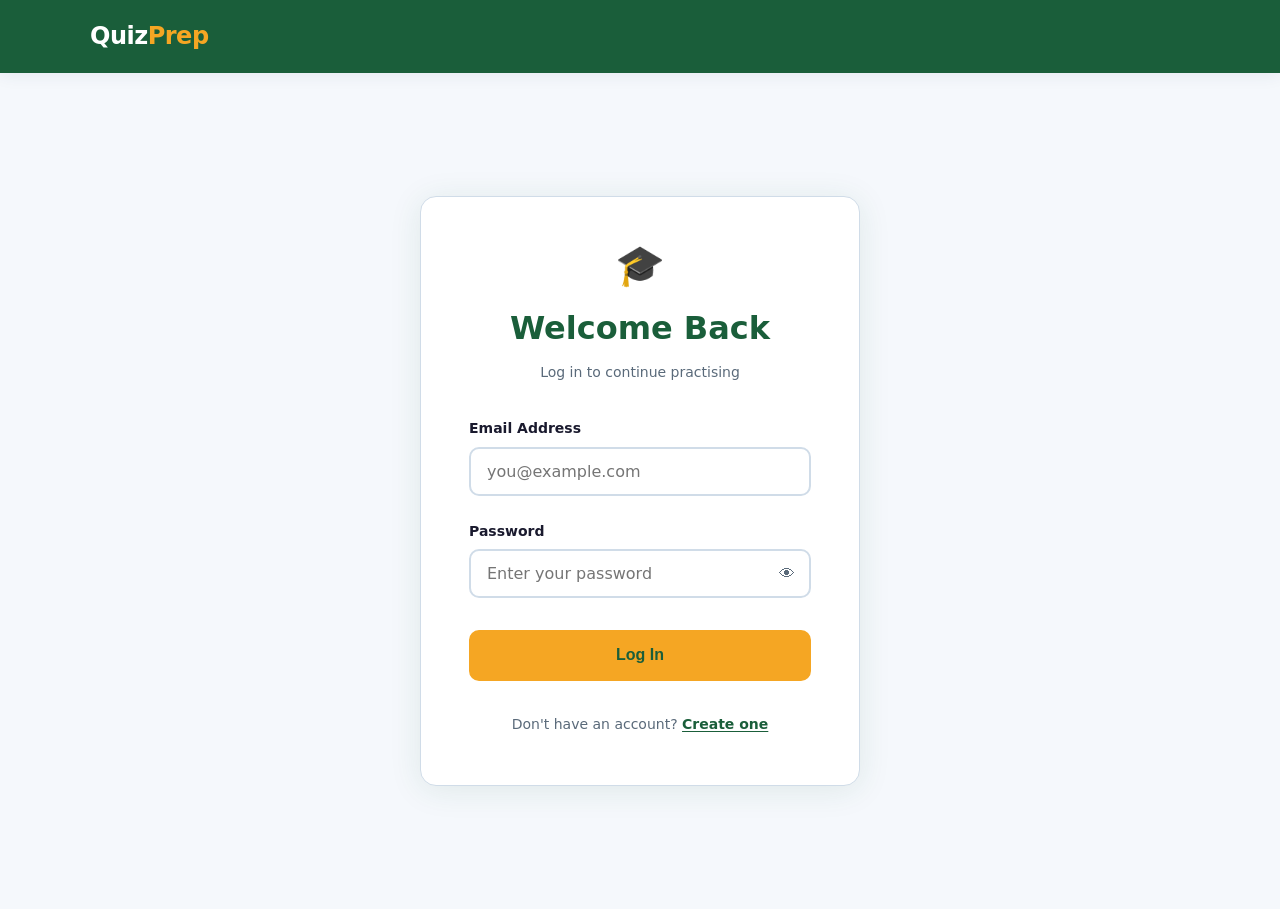
==== history.html @ c864000a "feat: add score history page with filters, sort and summary stats" ====
<!DOCTYPE html>
<html lang="en">
<head>
  <meta charset="UTF-8">
  <meta name="viewport" content="width=device-width, initial-scale=1.0">
  <title>My Results | QuizPrep</title>
  <link rel="stylesheet" href="css/style.css">
  <link rel="stylesheet" href="css/history.css">
</head>
<body>

  <!-- ── Navigation ── -->
  <nav class="nav">
    <div class="container nav__inner">
      <a href="index.html" class="nav__logo">Quiz<span>Prep</span></a>
      <!-- app.js fills in the user nav -->
    </div>
  </nav>

  <!-- ── Page Header ── -->
  <section class="history-header">
    <div class="container">
      <h1 class="history-header__title">My Results</h1>
      <p class="history-header__sub" id="historySubtitle">
        Loading your history...
      </p>
    </div>
  </section>

  <!-- ── Summary Stats ── -->
  <section class="hist-stats">
    <div class="container hist-stats__grid">

      <div class="hist-stat-card">
        <span class="hist-stat__value" id="hsTotalQuizzes">0</span>
        <span class="hist-stat__label">Quizzes Taken</span>
      </div>

      <div class="hist-stat-card">
        <span class="hist-stat__value" id="hsAvgScore">0%</span>
        <span class="hist-stat__label">Average Score</span>
      </div>

      <div class="hist-stat-card">
        <span class="hist-stat__value" id="hsBestScore">0%</span>
        <span class="hist-stat__label">Best Score</span>
      </div>

      <div class="hist-stat-card">
        <span class="hist-stat__value" id="hsFavSubject">—</span>
        <span class="hist-stat__label">Most Practised</span>
      </div>

    </div>
  </section>

  <!-- ── Filters & Table ── -->
  <main class="section history-main">
    <div class="container">

      <!-- Controls row -->
      <div class="history-controls">

        <!-- Subject filter -->
        <select class="history-select" id="subjectFilter">
          <option value="all">All Subjects</option>
          <option value="mathematics">Mathematics</option>
          <option value="english">English Language</option>
          <option value="biology">Biology</option>
          <option value="chemistry">Chemistry</option>
          <option value="physics">Physics</option>
          <option value="government">Government</option>
          <option value="literature">Literature in English</option>
          <option value="economics">Economics</option>
        </select>

        <!-- Sort order -->
        <select class="history-select" id="sortOrder">
          <option value="newest">Newest First</option>
          <option value="oldest">Oldest First</option>
          <option value="highest">Highest Score</option>
          <option value="lowest">Lowest Score</option>
        </select>

        <!-- Clear history -->
        <button class="btn btn--danger" id="clearBtn">
          Clear History
        </button>

      </div>

      <!-- Results table -->
      <div class="history-table-wrap">
        <table class="history-table" id="historyTable">
          <thead>
            <tr>
              <th>#</th>
              <th>Subject</th>
              <th>Score</th>
              <th>Result</th>
              <th>Time Taken</th>
              <th>Date</th>
              <th>Action</th>
            </tr>
          </thead>
          <tbody id="historyBody">
            <!-- JS fills this -->
          </tbody>
        </table>
      </div>

      <!-- Empty state -->
      <div class="history-empty hidden" id="historyEmpty">
        <div class="history-empty__icon">📋</div>
        <h3 class="history-empty__title">No results yet</h3>
        <p class="history-empty__text">
          Complete a quiz to see your history here.
        </p>
        <a href="quiz-select.html" class="btn btn--primary">
          Start a Quiz
        </a>
      </div>

    </div>
  </main>

  <!-- ── Footer ── -->
  <footer class="footer">
    <div class="container footer__inner">
      <a href="index.html" class="nav__logo">Quiz<span>Prep</span></a>
      <p class="footer__copy">&copy; 2025 QuizPrep. Built for Nigerian students.</p>
    </div>
  </footer>

  <script src="js/app.js"></script>
  <script src="js/history.js"></script>
</body>
</html>
---- css/style.css ----
/* =============================================
   QUIZPREP — Global Stylesheet
   Stage 1: Landing Page
   ============================================= */

/* ── 1. Design Tokens ── */
:root {
   /* Brand colours */
  --color-primary:       #1A5E3A;
  --color-primary-light: #2a8f57;
  --color-accent:        #F5A623;
  --color-accent-dark:   #d4891a;

  /* Surface colours */
  --color-bg:            #ffffff;
  --color-bg-alt:        #f5f8fc;
  --color-border:        #d0dce8;

  /* Text colours */
  --color-text:          #1a1a2e;
  --color-text-muted:    #5a6a7a;
  --color-white:         #ffffff;

  /* Typography */
  --font-base: 'Segoe UI', system-ui, -apple-system, sans-serif;
  --fs-sm:   0.875rem;
  --fs-base: 1rem;
  --fs-lg:   1.125rem;
  --fs-xl:   1.5rem;
  --fs-2xl:  2rem;
  --fs-3xl:  2.75rem;

  /* Spacing scale */
  --space-xs:  0.5rem;
  --space-sm:  1rem;
  --space-md:  1.5rem;
  --space-lg:  2rem;
  --space-xl:  3rem;
  --space-2xl: 5rem;

  /* Misc */
  --container-max: 1100px;
  --radius-sm:  6px;
  --radius-md:  10px;
  --radius-lg:  16px;
  --shadow:     0 2px 16px rgba(26, 60, 94, 0.08);
  --transition: 0.2s ease;
}

/* ── 2. Reset ── */
*, *::before, *::after {
  box-sizing: border-box;
  margin: 0;
  padding: 0;
}

html { scroll-behavior: smooth; }

body {
  font-family: var(--font-base);
  font-size: var(--fs-base);
  color: var(--color-text);
  background: var(--color-bg);
  line-height: 1.7;
}

a { text-decoration: none; color: inherit; }
img { max-width: 100%; display: block; }

/* ── 3. Layout Utility ── */
.container {
  width: 90%;
  max-width: var(--container-max);
  margin-inline: auto;
}

/* ── 4. Buttons ── */
.btn {
  display: inline-block;
  padding: 0.75rem 1.75rem;
  border-radius: var(--radius-md);
  font-size: var(--fs-base);
  font-weight: 600;
  cursor: pointer;
  transition: all var(--transition);
  border: 2px solid transparent;
}

.btn--primary {
  background: var(--color-accent);
  color: var(--color-primary);
  border-color: var(--color-accent);
}
.btn--primary:hover {
  background: var(--color-accent-dark);
  border-color: var(--color-accent-dark);
  transform: translateY(-2px);
}

.btn--outline {
  background: transparent;
  color: var(--color-white);
  border-color: var(--color-white);
}
.btn--outline:hover {
  background: var(--color-white);
  color: var(--color-primary);
}

/* ── 5. Navigation ── */
.nav {
  background: var(--color-primary);
  padding: var(--space-sm) 0;
  position: sticky;
  top: 0;
  z-index: 100;
  box-shadow: var(--shadow);
}

.nav__inner {
  display: flex;
  align-items: center;
  justify-content: space-between;
}

.nav__logo {
  font-size: var(--fs-xl);
  font-weight: 800;
  color: var(--color-white);
  letter-spacing: -0.5px;
}
.nav__logo span { color: var(--color-accent); }

/* ── 6. Hero ── */
.hero {
  background: linear-gradient(
    135deg,
    var(--color-primary) 0%,
    var(--color-primary-light) 100%
  );
  color: var(--color-white);
  padding: var(--space-2xl) 0;
  text-align: center;
}

.hero__inner { max-width: 700px; }

.hero__title {
  font-size: var(--fs-3xl);
  font-weight: 800;
  line-height: 1.2;
  margin-bottom: var(--space-md);
}

.hero__sub {
  font-size: var(--fs-lg);
  color: rgba(255, 255, 255, 0.85);
  max-width: 560px;
  margin-inline: auto;
  margin-bottom: var(--space-lg);
}

/* ── 7. Section Base ── */
.section { padding: var(--space-2xl) 0; }

.section__title {
  font-size: var(--fs-2xl);
  font-weight: 700;
  color: var(--color-primary);
  text-align: center;
  margin-bottom: var(--space-xl);
}

/* ── 8. How It Works ── */
.how { background: var(--color-bg-alt); }

.how__grid {
  display: grid;
  grid-template-columns: repeat(auto-fit, minmax(220px, 1fr));
  gap: var(--space-md);
}

.how__card {
  background: var(--color-bg);
  border-radius: var(--radius-lg);
  padding: var(--space-lg);
  text-align: center;
  box-shadow: var(--shadow);
  transition: transform var(--transition);
}
.how__card:hover { transform: translateY(-4px); }

.how__num {
  width: 48px;
  height: 48px;
  border-radius: 50%;
  background: var(--color-primary);
  color: var(--color-white);
  font-size: var(--fs-xl);
  font-weight: 700;
  display: flex;
  align-items: center;
  justify-content: center;
  margin: 0 auto var(--space-sm);
}

.how__heading {
  font-size: var(--fs-lg);
  font-weight: 600;
  color: var(--color-primary);
  margin-bottom: var(--space-xs);
}
.how__text { color: var(--color-text-muted); font-size: var(--fs-sm); }

/* ── 9. Features ── */
.features__grid {
  display: grid;
  grid-template-columns: repeat(auto-fit, minmax(220px, 1fr));
  gap: var(--space-md);
}

.feature__card {
  background: var(--color-bg);
  border: 1px solid var(--color-border);
  border-radius: var(--radius-lg);
  padding: var(--space-lg);
  transition: all var(--transition);
}
.feature__card:hover {
  border-color: var(--color-primary);
  box-shadow: var(--shadow);
  transform: translateY(-2px);
}

.feature__icon { font-size: 2rem; margin-bottom: var(--space-sm); }

.feature__title {
  font-size: var(--fs-lg);
  font-weight: 600;
  color: var(--color-primary);
  margin-bottom: var(--space-xs);
}
.feature__text { color: var(--color-text-muted); font-size: var(--fs-sm); }

/* ── 10. Footer ── */
.footer {
  background: var(--color-primary);
  color: var(--color-white);
  padding: var(--space-lg) 0;
}

.footer__inner {
  display: flex;
  align-items: center;
  justify-content: space-between;
  flex-wrap: wrap;
  gap: var(--space-sm);
}
.footer__copy { color: rgba(255, 255, 255, 0.7); font-size: var(--fs-sm); }

/* ── 11. Responsive ── */
@media (max-width: 600px) {
  .hero__title  { font-size: var(--fs-2xl); }
  .hero__sub    { font-size: var(--fs-base); }
  .section__title { font-size: var(--fs-xl); }
  .footer__inner  {
    flex-direction: column;
    text-align: center;
  }
}
---- css/history.css ----
/* =============================================
   QUIZPREP — Score History Page
   Stage 6
   ============================================= */

/* ── Page Header ── */
.history-header {
  background: linear-gradient(
    135deg,
    var(--color-primary) 0%,
    var(--color-primary-light) 100%
  );
  color: var(--color-white);
  padding: var(--space-xl) 0 var(--space-lg);
  text-align: center;
}

.history-header__title {
  font-size: var(--fs-2xl);
  font-weight: 800;
  margin-bottom: var(--space-xs);
}

.history-header__sub {
  font-size: var(--fs-base);
  color: rgba(255, 255, 255, 0.8);
}

/* ── Summary Stats Grid ── */
.hist-stats {
  background: var(--color-bg-alt);
  padding: var(--space-lg) 0;
  border-bottom: 1px solid var(--color-border);
}

.hist-stats__grid {
  display: grid;
  grid-template-columns: repeat(auto-fit, minmax(160px, 1fr));
  gap: var(--space-md);
}

.hist-stat-card {
  background: var(--color-bg);
  border: 1px solid var(--color-border);
  border-radius: var(--radius-lg);
  padding: var(--space-md);
  text-align: center;
  box-shadow: var(--shadow);
  transition: transform var(--transition);
}

.hist-stat-card:hover { transform: translateY(-2px); }

.hist-stat__value {
  display: block;
  font-size: var(--fs-2xl);
  font-weight: 800;
  color: var(--color-primary);
  line-height: 1;
  margin-bottom: 6px;
}

.hist-stat__label {
  font-size: var(--fs-sm);
  color: var(--color-text-muted);
  text-transform: uppercase;
  letter-spacing: 0.05em;
}

/* ── Main Section ── */
.history-main { background: var(--color-bg); }

/* ── Controls Row ── */
.history-controls {
  display: flex;
  align-items: center;
  gap: var(--space-sm);
  flex-wrap: wrap;
  margin-bottom: var(--space-lg);
}

.history-select {
  padding: 0.6rem 1rem;
  border: 2px solid var(--color-border);
  border-radius: var(--radius-md);
  background: var(--color-bg);
  color: var(--color-text);
  font-size: var(--fs-sm);
  font-family: inherit;
  cursor: pointer;
  transition: border-color var(--transition);
  outline: none;
}

.history-select:focus {
  border-color: var(--color-primary);
}

/* Danger button for clear */
.btn--danger {
  background: transparent;
  color: #dc2626;
  border: 2px solid #fca5a5;
  margin-left: auto;
}

.btn--danger:hover {
  background: #fee2e2;
  border-color: #dc2626;
}

/* ── Table ── */
.history-table-wrap {
  overflow-x: auto;           /* scroll horizontally on small screens */
  border-radius: var(--radius-lg);
  border: 1px solid var(--color-border);
}

.history-table {
  width: 100%;
  border-collapse: collapse;
  font-size: var(--fs-sm);
  white-space: nowrap;        /* prevent text wrapping in cells */
}

/* Header row */
.history-table thead tr {
  background: var(--color-primary);
  color: var(--color-white);
}

.history-table th {
  padding: 0.85rem 1rem;
  text-align: left;
  font-weight: 700;
  font-size: 12px;
  text-transform: uppercase;
  letter-spacing: 0.06em;
}

/* Body rows */
.history-table tbody tr {
  border-bottom: 1px solid var(--color-border);
  transition: background var(--transition);
}

.history-table tbody tr:last-child {
  border-bottom: none;
}

.history-table tbody tr:hover {
  background: var(--color-bg-alt);
}

.history-table td {
  padding: 0.85rem 1rem;
  color: var(--color-text);
  vertical-align: middle;
}

/* Row number column */
.history-table td:first-child {
  color: var(--color-text-muted);
  font-weight: 600;
}

/* Subject column — capitalised */
.td-subject {
  font-weight: 600;
  color: var(--color-primary) !important;
  text-transform: capitalize;
}

/* Score column */
.td-score {
  font-weight: 700;
  font-size: var(--fs-base) !important;
}

/* Result badge */
.result-badge {
  display: inline-block;
  padding: 3px 10px;
  border-radius: 999px;
  font-size: 11px;
  font-weight: 700;
}

.result-badge.excellent {
  background: #dcfce7;
  color: #15803d;
}

.result-badge.good {
  background: #fef3c7;
  color: #b45309;
}

.result-badge.poor {
  background: #fee2e2;
  color: #dc2626;
}

/* Retake link in action column */
.retake-link {
  color: var(--color-primary);
  font-weight: 600;
  font-size: var(--fs-sm);
  text-decoration: underline;
  text-underline-offset: 2px;
  cursor: pointer;
  background: none;
  border: none;
  font-family: inherit;
  padding: 0;
  transition: color var(--transition);
}

.retake-link:hover {
  color: var(--color-primary-light);
}

/* ── Empty State ── */
.history-empty {
  text-align: center;
  padding: var(--space-2xl) 0;
}

.history-empty__icon {
  font-size: 3.5rem;
  margin-bottom: var(--space-md);
}

.history-empty__title {
  font-size: var(--fs-xl);
  font-weight: 700;
  color: var(--color-primary);
  margin-bottom: var(--space-xs);
}

.history-empty__text {
  color: var(--color-text-muted);
  margin-bottom: var(--space-lg);
}

/* ── Mobile ── */
@media (max-width: 600px) {
  .history-controls    { flex-direction: column; align-items: stretch; }
  .btn--danger         { margin-left: 0; }
  .hist-stats__grid    { grid-template-columns: 1fr 1fr; }
}
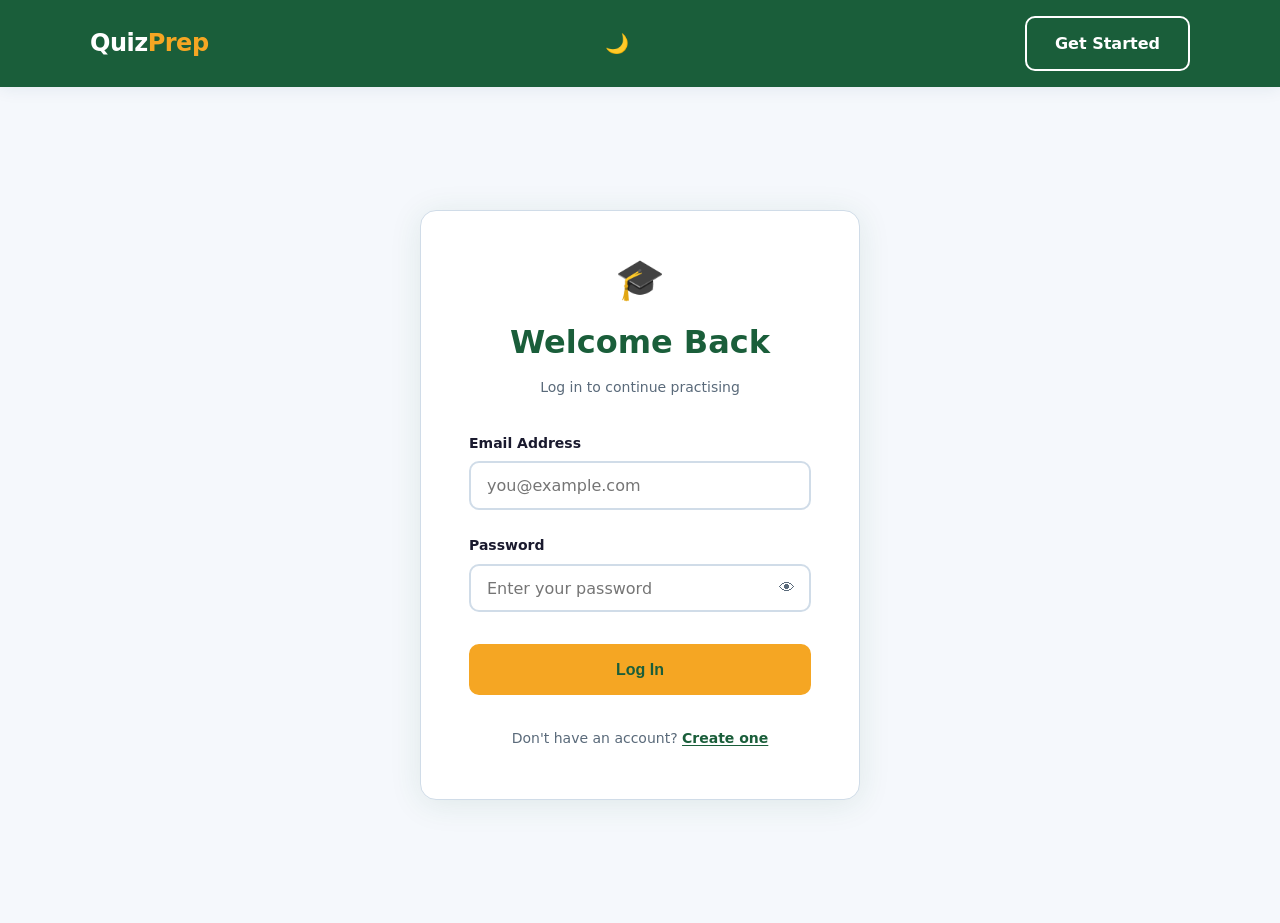
==== commit 1b7fc7b5: "feat: add PWA manifest and service worker for offline support" ====
--- a/history.html
+++ b/history.html
@@ -6,6 +6,8 @@
   <title>My Results | QuizPrep</title>
   <link rel="stylesheet" href="css/style.css">
   <link rel="stylesheet" href="css/history.css">
+  <link rel="manifest" href="manifest.json">
+  <meta name="theme-color" content="#1A5E3A">
 </head>
 <body>
 
--- a/css/style.css
+++ b/css/style.css
@@ -5,266 +5,491 @@
 
 /* ── 1. Design Tokens ── */
 :root {
-   /* Brand colours */
-  --color-primary:       #1A5E3A;
-  --color-primary-light: #2a8f57;
-  --color-accent:        #F5A623;
-  --color-accent-dark:   #d4891a;
-
-  /* Surface colours */
-  --color-bg:            #ffffff;
-  --color-bg-alt:        #f5f8fc;
-  --color-border:        #d0dce8;
-
-  /* Text colours */
-  --color-text:          #1a1a2e;
-  --color-text-muted:    #5a6a7a;
-  --color-white:         #ffffff;
-
-  /* Typography */
-  --font-base: 'Segoe UI', system-ui, -apple-system, sans-serif;
-  --fs-sm:   0.875rem;
-  --fs-base: 1rem;
-  --fs-lg:   1.125rem;
-  --fs-xl:   1.5rem;
-  --fs-2xl:  2rem;
-  --fs-3xl:  2.75rem;
-
-  /* Spacing scale */
-  --space-xs:  0.5rem;
-  --space-sm:  1rem;
-  --space-md:  1.5rem;
-  --space-lg:  2rem;
-  --space-xl:  3rem;
-  --space-2xl: 5rem;
-
-  /* Misc */
-  --container-max: 1100px;
-  --radius-sm:  6px;
-  --radius-md:  10px;
-  --radius-lg:  16px;
-  --shadow:     0 2px 16px rgba(26, 60, 94, 0.08);
-  --transition: 0.2s ease;
+    /* Brand colours */
+    --color-primary: #1a5e3a;
+    --color-primary-light: #2a8f57;
+    --color-accent: #f5a623;
+    --color-accent-dark: #d4891a;
+
+    /* Surface colours */
+    --color-bg: #ffffff;
+    --color-bg-alt: #f5f8fc;
+    --color-border: #d0dce8;
+
+    /* Text colours */
+    --color-text: #1a1a2e;
+    --color-text-muted: #5a6a7a;
+    --color-white: #ffffff;
+
+    /* Typography */
+    --font-base: "Segoe UI", system-ui, -apple-system, sans-serif;
+    --fs-sm: 0.875rem;
+    --fs-base: 1rem;
+    --fs-lg: 1.125rem;
+    --fs-xl: 1.5rem;
+    --fs-2xl: 2rem;
+    --fs-3xl: 2.75rem;
+
+    /* Spacing scale */
+    --space-xs: 0.5rem;
+    --space-sm: 1rem;
+    --space-md: 1.5rem;
+    --space-lg: 2rem;
+    --space-xl: 3rem;
+    --space-2xl: 5rem;
+
+    /* Misc */
+    --container-max: 1100px;
+    --radius-sm: 6px;
+    --radius-md: 10px;
+    --radius-lg: 16px;
+    --shadow: 0 2px 16px rgba(26, 60, 94, 0.08);
+    --transition: 0.2s ease;
+}
+
+/* ── Dark Mode Theme ── */
+:root.dark {
+    /* Brand */
+    --color-primary: #4ade80;
+    --color-primary-light: #22c55e;
+    --color-accent: #fbbf24;
+    --color-accent-dark: #f59e0b;
+
+    /* Surfaces */
+    --color-bg: #0f1117;
+    --color-bg-alt: #1a1f2e;
+    --color-border: #2d3748;
+
+    /* Text */
+    --color-text: #e8eaf0;
+    --color-text-muted: #94a3b8;
+    --color-white: #ffffff;
+
+    /* Shadow */
+    --shadow: 0 2px 16px rgba(0, 0, 0, 0.4);
+}
+
+/* =============================================
+   DARK MODE COMPONENT OVERRIDES
+   ============================================= */
+
+/* ── Navigation ── */
+:root.dark .nav {
+  background: #111827;
+  border-bottom: 1px solid var(--color-border);
+}
+
+/* ── Buttons ── */
+:root.dark .btn--outline {
+  color: var(--color-white);
+  border-color: rgba(255, 255, 255, 0.35);
+}
+:root.dark .btn--outline:hover {
+  background: rgba(255, 255, 255, 0.08);
+  color: var(--color-white);
+}
+
+:root.dark .btn--outline-dark {
+  color: var(--color-text);
+  border-color: var(--color-border);
+}
+:root.dark .btn--outline-dark:hover {
+  background: var(--color-bg-alt);
+}
+
+/* ── Cards ── */
+:root.dark .how__card,
+:root.dark .feature__card,
+:root.dark .subject-card,
+:root.dark .quiz-card,
+:root.dark .auth-card,
+:root.dark .hist-stat-card,
+:root.dark .modal {
+  background: #1e2537;
+  border-color: var(--color-border);
+}
+
+/* ── Quiz options ── */
+:root.dark .option-btn {
+  background: #1e2537;
+  border-color: var(--color-border);
+  color: var(--color-text);
+}
+:root.dark .option-btn:hover {
+  background: #252d42;
+  border-color: var(--color-primary);
+}
+:root.dark .option-btn.selected {
+  background: rgba(74, 222, 128, 0.1);
+  border-color: var(--color-primary);
+  color: var(--color-primary);
+}
+:root.dark .option-btn.selected .option-label {
+  background: var(--color-primary);
+  border-color: var(--color-primary);
+  color: #0f1117;
+}
+
+/* ── Form inputs ── */
+:root.dark .form-input {
+  background: #1e2537;
+  border-color: var(--color-border);
+  color: var(--color-text);
+}
+:root.dark .form-input:focus {
+  border-color: var(--color-primary);
+  box-shadow: 0 0 0 3px rgba(74, 222, 128, 0.15);
+}
+:root.dark .form-input::placeholder {
+  color: #4a5568;
+}
+
+/* ── Select dropdowns ── */
+:root.dark .history-select {
+  background: #1e2537;
+  border-color: var(--color-border);
+  color: var(--color-text);
+}
+
+/* ── Table ── */
+:root.dark .history-table thead tr {
+  background: #111827;
+}
+:root.dark .history-table tbody tr:hover {
+  background: #1e2537;
+}
+:root.dark .history-table-wrap {
+  border-color: var(--color-border);
+}
+
+/* ── Review cards ── */
+:root.dark .review-card {
+  background: #1e2537;
+  border-color: var(--color-border);
+}
+:root.dark .review-card__header {
+  background: #252d42;
+}
+:root.dark .review-option {
+  background: #1e2537;
+  border-color: var(--color-border);
+  color: var(--color-text);
+}
+
+/* ── Score ring track ── */
+:root.dark .score-ring__track {
+  stroke: rgba(255, 255, 255, 0.08);
+}
+
+/* ── Modal overlay ── */
+:root.dark .modal-overlay {
+  background: rgba(0, 0, 0, 0.7);
+}
+
+/* ── Filter buttons (quiz select + results) ── */
+:root.dark .filter-btn,
+:root.dark .review-filter {
+  border-color: var(--color-border);
+  color: var(--color-text-muted);
+}
+:root.dark .filter-btn.active,
+:root.dark .review-filter.active {
+  background: var(--color-primary);
+  border-color: var(--color-primary);
+  color: #0f1117;
+}
+
+/* ── Auth pages ── */
+:root.dark .auth-page {
+  background: #0f1117;
+}
+:root.dark .auth-error {
+  background: rgba(220, 38, 38, 0.15);
+  border-color: rgba(220, 38, 38, 0.3);
+}
+:root.dark .auth-success {
+  background: rgba(34, 197, 94, 0.15);
+  border-color: rgba(34, 197, 94, 0.3);
+}
+
+/* ── Footer ── */
+:root.dark .footer {
+  background: #111827;
+  border-top: 1px solid var(--color-border);
+}
+
+/* ── Dark mode toggle button in nav ── */
+.theme-toggle {
+  background: none;
+  border: none;
+  cursor: pointer;
+  font-size: 1.2rem;
+  padding: 4px 8px;
+  border-radius: var(--radius-sm);
+  transition: background var(--transition);
+  line-height: 1;
+  color: var(--color-white);
+}
+.theme-toggle:hover {
+  background: rgba(255, 255, 255, 0.12);
 }
 
 /* ── 2. Reset ── */
-*, *::before, *::after {
-  box-sizing: border-box;
-  margin: 0;
-  padding: 0;
-}
-
-html { scroll-behavior: smooth; }
+*,
+*::before,
+*::after {
+    box-sizing: border-box;
+    margin: 0;
+    padding: 0;
+}
+
+html {
+    scroll-behavior: smooth;
+}
 
 body {
-  font-family: var(--font-base);
-  font-size: var(--fs-base);
-  color: var(--color-text);
-  background: var(--color-bg);
-  line-height: 1.7;
-}
-
-a { text-decoration: none; color: inherit; }
-img { max-width: 100%; display: block; }
+    font-family: var(--font-base);
+    font-size: var(--fs-base);
+    color: var(--color-text);
+    background: var(--color-bg);
+    line-height: 1.7;
+}
+
+a {
+    text-decoration: none;
+    color: inherit;
+}
+img {
+    max-width: 100%;
+    display: block;
+}
 
 /* ── 3. Layout Utility ── */
 .container {
-  width: 90%;
-  max-width: var(--container-max);
-  margin-inline: auto;
+    width: 90%;
+    max-width: var(--container-max);
+    margin-inline: auto;
 }
 
 /* ── 4. Buttons ── */
 .btn {
-  display: inline-block;
-  padding: 0.75rem 1.75rem;
-  border-radius: var(--radius-md);
-  font-size: var(--fs-base);
-  font-weight: 600;
-  cursor: pointer;
-  transition: all var(--transition);
-  border: 2px solid transparent;
+    display: inline-block;
+    padding: 0.75rem 1.75rem;
+    border-radius: var(--radius-md);
+    font-size: var(--fs-base);
+    font-weight: 600;
+    cursor: pointer;
+    transition: all var(--transition);
+    border: 2px solid transparent;
 }
 
 .btn--primary {
-  background: var(--color-accent);
-  color: var(--color-primary);
-  border-color: var(--color-accent);
+    background: var(--color-accent);
+    color: var(--color-primary);
+    border-color: var(--color-accent);
 }
 .btn--primary:hover {
-  background: var(--color-accent-dark);
-  border-color: var(--color-accent-dark);
-  transform: translateY(-2px);
+    background: var(--color-accent-dark);
+    border-color: var(--color-accent-dark);
+    transform: translateY(-2px);
 }
 
 .btn--outline {
-  background: transparent;
-  color: var(--color-white);
-  border-color: var(--color-white);
+    background: transparent;
+    color: var(--color-white);
+    border-color: var(--color-white);
 }
 .btn--outline:hover {
-  background: var(--color-white);
-  color: var(--color-primary);
+    background: var(--color-white);
+    color: var(--color-primary);
 }
 
 /* ── 5. Navigation ── */
 .nav {
-  background: var(--color-primary);
-  padding: var(--space-sm) 0;
-  position: sticky;
-  top: 0;
-  z-index: 100;
-  box-shadow: var(--shadow);
+    background: var(--color-primary);
+    padding: var(--space-sm) 0;
+    position: sticky;
+    top: 0;
+    z-index: 100;
+    box-shadow: var(--shadow);
 }
 
 .nav__inner {
-  display: flex;
-  align-items: center;
-  justify-content: space-between;
+    display: flex;
+    align-items: center;
+    justify-content: space-between;
 }
 
 .nav__logo {
-  font-size: var(--fs-xl);
-  font-weight: 800;
-  color: var(--color-white);
-  letter-spacing: -0.5px;
-}
-.nav__logo span { color: var(--color-accent); }
+    font-size: var(--fs-xl);
+    font-weight: 800;
+    color: var(--color-white);
+    letter-spacing: -0.5px;
+}
+.nav__logo span {
+    color: var(--color-accent);
+}
 
 /* ── 6. Hero ── */
 .hero {
-  background: linear-gradient(
-    135deg,
-    var(--color-primary) 0%,
-    var(--color-primary-light) 100%
-  );
-  color: var(--color-white);
-  padding: var(--space-2xl) 0;
-  text-align: center;
-}
-
-.hero__inner { max-width: 700px; }
+    background: linear-gradient(
+        135deg,
+        var(--color-primary) 0%,
+        var(--color-primary-light) 100%
+    );
+    color: var(--color-white);
+    padding: var(--space-2xl) 0;
+    text-align: center;
+}
+
+.hero__inner {
+    max-width: 700px;
+}
 
 .hero__title {
-  font-size: var(--fs-3xl);
-  font-weight: 800;
-  line-height: 1.2;
-  margin-bottom: var(--space-md);
+    font-size: var(--fs-3xl);
+    font-weight: 800;
+    line-height: 1.2;
+    margin-bottom: var(--space-md);
 }
 
 .hero__sub {
-  font-size: var(--fs-lg);
-  color: rgba(255, 255, 255, 0.85);
-  max-width: 560px;
-  margin-inline: auto;
-  margin-bottom: var(--space-lg);
+    font-size: var(--fs-lg);
+    color: rgba(255, 255, 255, 0.85);
+    max-width: 560px;
+    margin-inline: auto;
+    margin-bottom: var(--space-lg);
 }
 
 /* ── 7. Section Base ── */
-.section { padding: var(--space-2xl) 0; }
+.section {
+    padding: var(--space-2xl) 0;
+}
 
 .section__title {
-  font-size: var(--fs-2xl);
-  font-weight: 700;
-  color: var(--color-primary);
-  text-align: center;
-  margin-bottom: var(--space-xl);
+    font-size: var(--fs-2xl);
+    font-weight: 700;
+    color: var(--color-primary);
+    text-align: center;
+    margin-bottom: var(--space-xl);
 }
 
 /* ── 8. How It Works ── */
-.how { background: var(--color-bg-alt); }
+.how {
+    background: var(--color-bg-alt);
+}
 
 .how__grid {
-  display: grid;
-  grid-template-columns: repeat(auto-fit, minmax(220px, 1fr));
-  gap: var(--space-md);
+    display: grid;
+    grid-template-columns: repeat(auto-fit, minmax(220px, 1fr));
+    gap: var(--space-md);
 }
 
 .how__card {
-  background: var(--color-bg);
-  border-radius: var(--radius-lg);
-  padding: var(--space-lg);
-  text-align: center;
-  box-shadow: var(--shadow);
-  transition: transform var(--transition);
-}
-.how__card:hover { transform: translateY(-4px); }
+    background: var(--color-bg);
+    border-radius: var(--radius-lg);
+    padding: var(--space-lg);
+    text-align: center;
+    box-shadow: var(--shadow);
+    transition: transform var(--transition);
+}
+.how__card:hover {
+    transform: translateY(-4px);
+}
 
 .how__num {
-  width: 48px;
-  height: 48px;
-  border-radius: 50%;
-  background: var(--color-primary);
-  color: var(--color-white);
-  font-size: var(--fs-xl);
-  font-weight: 700;
-  display: flex;
-  align-items: center;
-  justify-content: center;
-  margin: 0 auto var(--space-sm);
+    width: 48px;
+    height: 48px;
+    border-radius: 50%;
+    background: var(--color-primary);
+    color: var(--color-white);
+    font-size: var(--fs-xl);
+    font-weight: 700;
+    display: flex;
+    align-items: center;
+    justify-content: center;
+    margin: 0 auto var(--space-sm);
 }
 
 .how__heading {
-  font-size: var(--fs-lg);
-  font-weight: 600;
-  color: var(--color-primary);
-  margin-bottom: var(--space-xs);
-}
-.how__text { color: var(--color-text-muted); font-size: var(--fs-sm); }
+    font-size: var(--fs-lg);
+    font-weight: 600;
+    color: var(--color-primary);
+    margin-bottom: var(--space-xs);
+}
+.how__text {
+    color: var(--color-text-muted);
+    font-size: var(--fs-sm);
+}
 
 /* ── 9. Features ── */
 .features__grid {
-  display: grid;
-  grid-template-columns: repeat(auto-fit, minmax(220px, 1fr));
-  gap: var(--space-md);
+    display: grid;
+    grid-template-columns: repeat(auto-fit, minmax(220px, 1fr));
+    gap: var(--space-md);
 }
 
 .feature__card {
-  background: var(--color-bg);
-  border: 1px solid var(--color-border);
-  border-radius: var(--radius-lg);
-  padding: var(--space-lg);
-  transition: all var(--transition);
+    background: var(--color-bg);
+    border: 1px solid var(--color-border);
+    border-radius: var(--radius-lg);
+    padding: var(--space-lg);
+    transition: all var(--transition);
 }
 .feature__card:hover {
-  border-color: var(--color-primary);
-  box-shadow: var(--shadow);
-  transform: translateY(-2px);
-}
-
-.feature__icon { font-size: 2rem; margin-bottom: var(--space-sm); }
+    border-color: var(--color-primary);
+    box-shadow: var(--shadow);
+    transform: translateY(-2px);
+}
+
+.feature__icon {
+    font-size: 2rem;
+    margin-bottom: var(--space-sm);
+}
 
 .feature__title {
-  font-size: var(--fs-lg);
-  font-weight: 600;
-  color: var(--color-primary);
-  margin-bottom: var(--space-xs);
-}
-.feature__text { color: var(--color-text-muted); font-size: var(--fs-sm); }
+    font-size: var(--fs-lg);
+    font-weight: 600;
+    color: var(--color-primary);
+    margin-bottom: var(--space-xs);
+}
+.feature__text {
+    color: var(--color-text-muted);
+    font-size: var(--fs-sm);
+}
 
 /* ── 10. Footer ── */
 .footer {
-  background: var(--color-primary);
-  color: var(--color-white);
-  padding: var(--space-lg) 0;
+    background: var(--color-primary);
+    color: var(--color-white);
+    padding: var(--space-lg) 0;
 }
 
 .footer__inner {
-  display: flex;
-  align-items: center;
-  justify-content: space-between;
-  flex-wrap: wrap;
-  gap: var(--space-sm);
-}
-.footer__copy { color: rgba(255, 255, 255, 0.7); font-size: var(--fs-sm); }
+    display: flex;
+    align-items: center;
+    justify-content: space-between;
+    flex-wrap: wrap;
+    gap: var(--space-sm);
+}
+.footer__copy {
+    color: rgba(255, 255, 255, 0.7);
+    font-size: var(--fs-sm);
+}
 
 /* ── 11. Responsive ── */
 @media (max-width: 600px) {
-  .hero__title  { font-size: var(--fs-2xl); }
-  .hero__sub    { font-size: var(--fs-base); }
-  .section__title { font-size: var(--fs-xl); }
-  .footer__inner  {
-    flex-direction: column;
-    text-align: center;
-  }
-}+    .hero__title {
+        font-size: var(--fs-2xl);
+    }
+    .hero__sub {
+        font-size: var(--fs-base);
+    }
+    .section__title {
+        font-size: var(--fs-xl);
+    }
+    .footer__inner {
+        flex-direction: column;
+        text-align: center;
+    }
+}
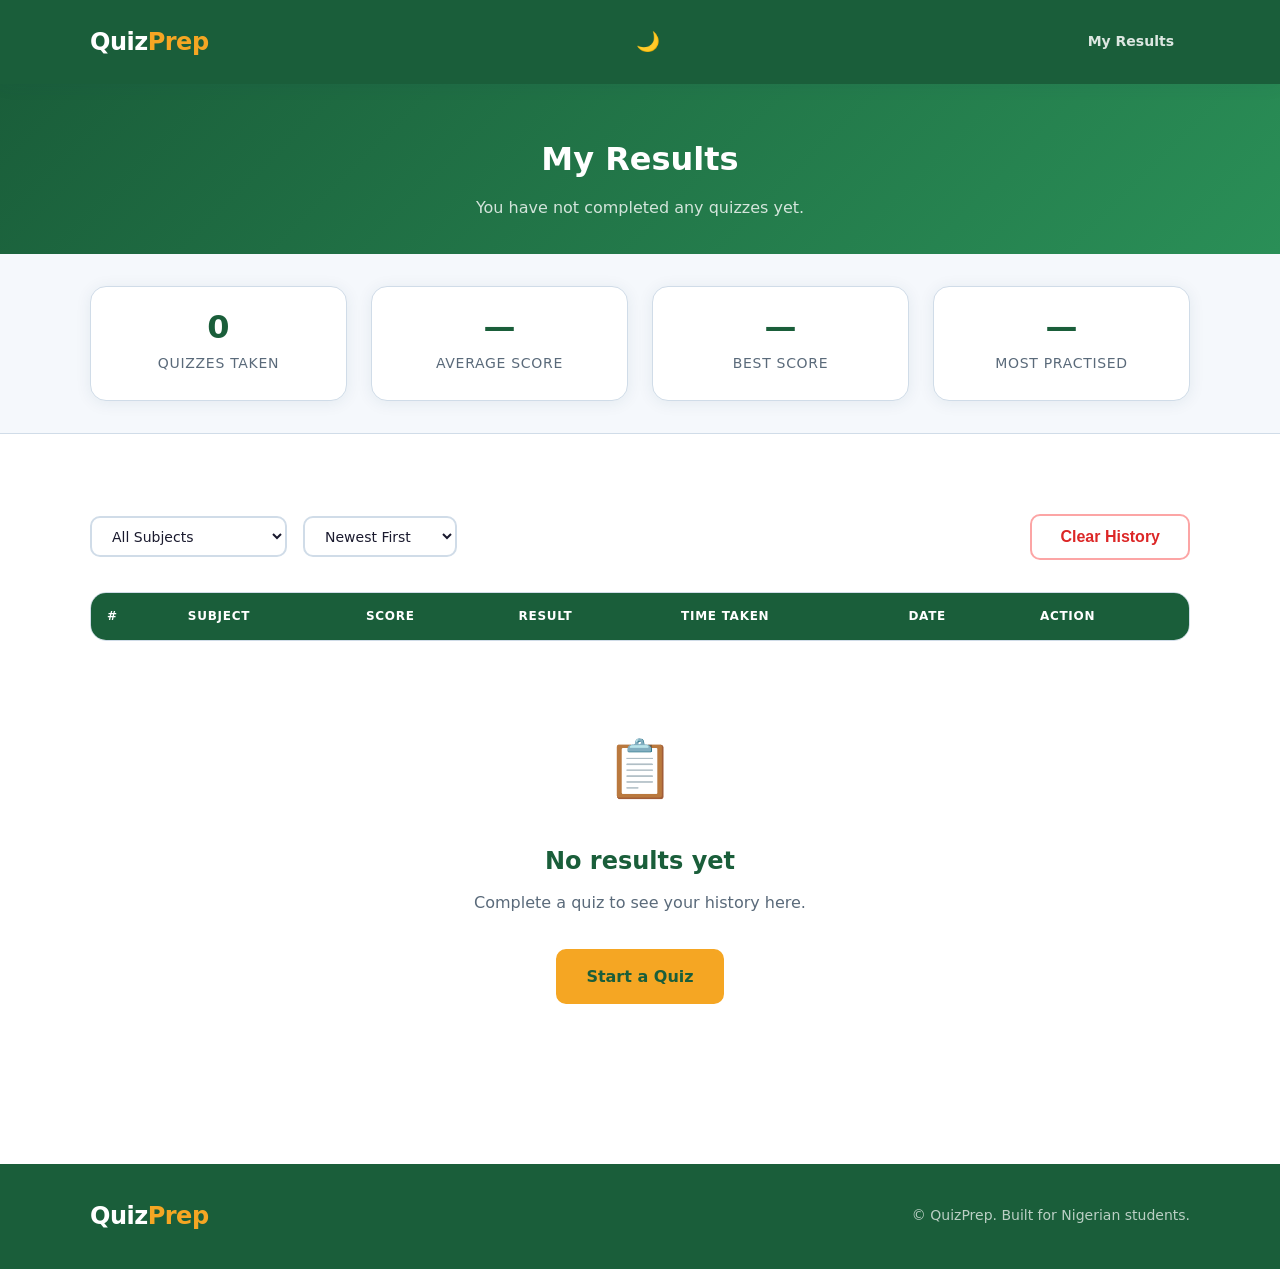
==== commit 7372eb5e: "feat: auto-update footer copyright year" ====
--- a/history.html
+++ b/history.html
@@ -8,6 +8,9 @@
   <link rel="stylesheet" href="css/history.css">
   <link rel="manifest" href="manifest.json">
   <meta name="theme-color" content="#1A5E3A">
+  <meta name="description" content="View your past quiz results and track your progress on QuizPrep.">
+<meta property="og:title" content="My Results | QuizPrep">
+<meta property="og:type" content="website">
 </head>
 <body>
 
@@ -130,7 +133,7 @@
   <footer class="footer">
     <div class="container footer__inner">
       <a href="index.html" class="nav__logo">Quiz<span>Prep</span></a>
-      <p class="footer__copy">&copy; 2025 QuizPrep. Built for Nigerian students.</p>
+      <p class="footer__copy">&copy; <span id="footerYear"></span> QuizPrep. Built for Nigerian students.</p>
     </div>
   </footer>
 
--- a/css/style.css
+++ b/css/style.css
@@ -75,26 +75,26 @@
 
 /* ── Navigation ── */
 :root.dark .nav {
-  background: #111827;
-  border-bottom: 1px solid var(--color-border);
+    background: #111827;
+    border-bottom: 1px solid var(--color-border);
 }
 
 /* ── Buttons ── */
 :root.dark .btn--outline {
-  color: var(--color-white);
-  border-color: rgba(255, 255, 255, 0.35);
+    color: var(--color-white);
+    border-color: rgba(255, 255, 255, 0.35);
 }
 :root.dark .btn--outline:hover {
-  background: rgba(255, 255, 255, 0.08);
-  color: var(--color-white);
+    background: rgba(255, 255, 255, 0.08);
+    color: var(--color-white);
 }
 
 :root.dark .btn--outline-dark {
-  color: var(--color-text);
-  border-color: var(--color-border);
+    color: var(--color-text);
+    border-color: var(--color-border);
 }
 :root.dark .btn--outline-dark:hover {
-  background: var(--color-bg-alt);
+    background: var(--color-bg-alt);
 }
 
 /* ── Cards ── */
@@ -105,133 +105,133 @@
 :root.dark .auth-card,
 :root.dark .hist-stat-card,
 :root.dark .modal {
-  background: #1e2537;
-  border-color: var(--color-border);
+    background: #1e2537;
+    border-color: var(--color-border);
 }
 
 /* ── Quiz options ── */
 :root.dark .option-btn {
-  background: #1e2537;
-  border-color: var(--color-border);
-  color: var(--color-text);
+    background: #1e2537;
+    border-color: var(--color-border);
+    color: var(--color-text);
 }
 :root.dark .option-btn:hover {
-  background: #252d42;
-  border-color: var(--color-primary);
+    background: #252d42;
+    border-color: var(--color-primary);
 }
 :root.dark .option-btn.selected {
-  background: rgba(74, 222, 128, 0.1);
-  border-color: var(--color-primary);
-  color: var(--color-primary);
+    background: rgba(74, 222, 128, 0.1);
+    border-color: var(--color-primary);
+    color: var(--color-primary);
 }
 :root.dark .option-btn.selected .option-label {
-  background: var(--color-primary);
-  border-color: var(--color-primary);
-  color: #0f1117;
+    background: var(--color-primary);
+    border-color: var(--color-primary);
+    color: #0f1117;
 }
 
 /* ── Form inputs ── */
 :root.dark .form-input {
-  background: #1e2537;
-  border-color: var(--color-border);
-  color: var(--color-text);
+    background: #1e2537;
+    border-color: var(--color-border);
+    color: var(--color-text);
 }
 :root.dark .form-input:focus {
-  border-color: var(--color-primary);
-  box-shadow: 0 0 0 3px rgba(74, 222, 128, 0.15);
+    border-color: var(--color-primary);
+    box-shadow: 0 0 0 3px rgba(74, 222, 128, 0.15);
 }
 :root.dark .form-input::placeholder {
-  color: #4a5568;
+    color: #4a5568;
 }
 
 /* ── Select dropdowns ── */
 :root.dark .history-select {
-  background: #1e2537;
-  border-color: var(--color-border);
-  color: var(--color-text);
+    background: #1e2537;
+    border-color: var(--color-border);
+    color: var(--color-text);
 }
 
 /* ── Table ── */
 :root.dark .history-table thead tr {
-  background: #111827;
+    background: #111827;
 }
 :root.dark .history-table tbody tr:hover {
-  background: #1e2537;
+    background: #1e2537;
 }
 :root.dark .history-table-wrap {
-  border-color: var(--color-border);
+    border-color: var(--color-border);
 }
 
 /* ── Review cards ── */
 :root.dark .review-card {
-  background: #1e2537;
-  border-color: var(--color-border);
+    background: #1e2537;
+    border-color: var(--color-border);
 }
 :root.dark .review-card__header {
-  background: #252d42;
+    background: #252d42;
 }
 :root.dark .review-option {
-  background: #1e2537;
-  border-color: var(--color-border);
-  color: var(--color-text);
+    background: #1e2537;
+    border-color: var(--color-border);
+    color: var(--color-text);
 }
 
 /* ── Score ring track ── */
 :root.dark .score-ring__track {
-  stroke: rgba(255, 255, 255, 0.08);
+    stroke: rgba(255, 255, 255, 0.08);
 }
 
 /* ── Modal overlay ── */
 :root.dark .modal-overlay {
-  background: rgba(0, 0, 0, 0.7);
+    background: rgba(0, 0, 0, 0.7);
 }
 
 /* ── Filter buttons (quiz select + results) ── */
 :root.dark .filter-btn,
 :root.dark .review-filter {
-  border-color: var(--color-border);
-  color: var(--color-text-muted);
+    border-color: var(--color-border);
+    color: var(--color-text-muted);
 }
 :root.dark .filter-btn.active,
 :root.dark .review-filter.active {
-  background: var(--color-primary);
-  border-color: var(--color-primary);
-  color: #0f1117;
+    background: var(--color-primary);
+    border-color: var(--color-primary);
+    color: #0f1117;
 }
 
 /* ── Auth pages ── */
 :root.dark .auth-page {
-  background: #0f1117;
+    background: #0f1117;
 }
 :root.dark .auth-error {
-  background: rgba(220, 38, 38, 0.15);
-  border-color: rgba(220, 38, 38, 0.3);
+    background: rgba(220, 38, 38, 0.15);
+    border-color: rgba(220, 38, 38, 0.3);
 }
 :root.dark .auth-success {
-  background: rgba(34, 197, 94, 0.15);
-  border-color: rgba(34, 197, 94, 0.3);
+    background: rgba(34, 197, 94, 0.15);
+    border-color: rgba(34, 197, 94, 0.3);
 }
 
 /* ── Footer ── */
 :root.dark .footer {
-  background: #111827;
-  border-top: 1px solid var(--color-border);
+    background: #111827;
+    border-top: 1px solid var(--color-border);
 }
 
 /* ── Dark mode toggle button in nav ── */
 .theme-toggle {
-  background: none;
-  border: none;
-  cursor: pointer;
-  font-size: 1.2rem;
-  padding: 4px 8px;
-  border-radius: var(--radius-sm);
-  transition: background var(--transition);
-  line-height: 1;
-  color: var(--color-white);
+    background: none;
+    border: none;
+    cursor: pointer;
+    font-size: 1.2rem;
+    padding: 4px 8px;
+    border-radius: var(--radius-sm);
+    transition: background var(--transition);
+    line-height: 1;
+    color: var(--color-white);
 }
 .theme-toggle:hover {
-  background: rgba(255, 255, 255, 0.12);
+    background: rgba(255, 255, 255, 0.12);
 }
 
 /* ── 2. Reset ── */
@@ -493,3 +493,77 @@
         text-align: center;
     }
 }
+
+/* =============================================
+   STAGE 9 — Final Polish
+   ============================================= */
+
+/* ── Smooth page load ── */
+body {
+    animation: fadeIn 0.2s ease;
+}
+
+@keyframes fadeIn {
+    from {
+        opacity: 0;
+        transform: translateY(4px);
+    }
+    to {
+        opacity: 1;
+        transform: translateY(0);
+    }
+}
+
+/* ── Focus rings — keyboard navigation ── */
+*:focus-visible {
+    outline: 3px solid var(--color-accent);
+    outline-offset: 3px;
+    border-radius: var(--radius-sm);
+}
+
+/* ── Button press effect ── */
+.btn:active {
+    transform: scale(0.97);
+}
+
+/* ── Text selection colour ── */
+::selection {
+    background: var(--color-primary);
+    color: var(--color-white);
+}
+
+:root.dark ::selection {
+    background: var(--color-accent);
+    color: #0f1117;
+}
+
+/* ── Custom scrollbar ── */
+::-webkit-scrollbar {
+    width: 6px;
+    height: 6px;
+}
+
+::-webkit-scrollbar-track {
+    background: var(--color-bg-alt);
+}
+
+::-webkit-scrollbar-thumb {
+    background: var(--color-border);
+    border-radius: 3px;
+}
+
+::-webkit-scrollbar-thumb:hover {
+    background: var(--color-primary);
+}
+
+/* ── Prevent nav height shift ── */
+.nav__inner {
+    min-height: 52px;
+}
+
+/* ── Images never overflow ── */
+img,
+svg {
+    display: block;
+    max-width: 100%;
+}
